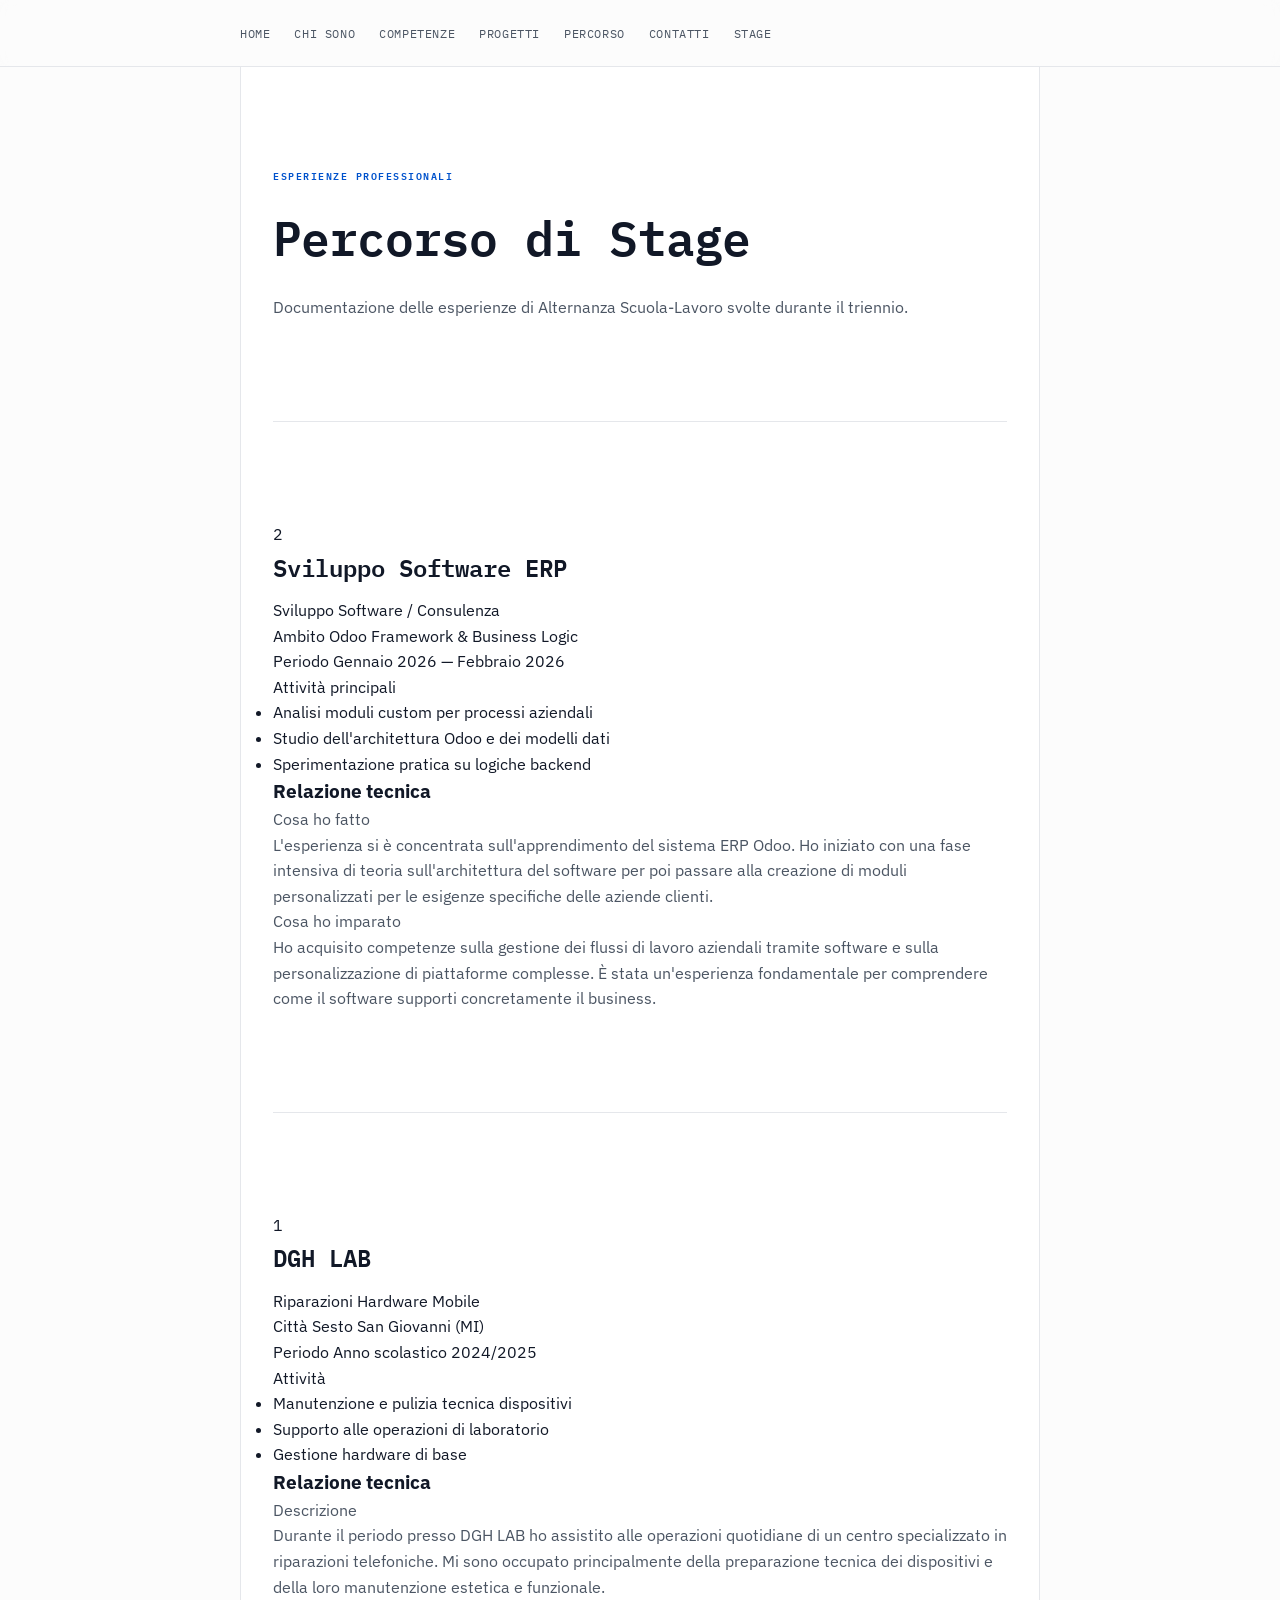
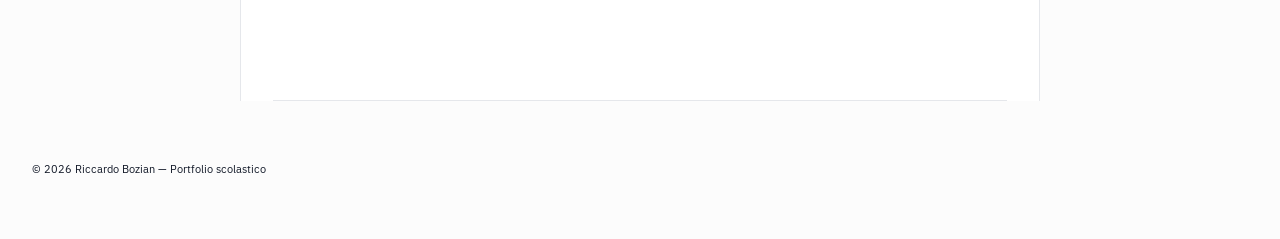
==== stage.html @ bd36102a "Add files via upload" ====
<!DOCTYPE html>
<html lang="it">
<head>
  <meta charset="UTF-8" />
  <meta name="viewport" content="width=device-width, initial-scale=1.0"/>
  <title>Riccardo Bozian — Stage</title>
  <link rel="preconnect" href="https://fonts.googleapis.com">
  <link href="https://fonts.googleapis.com/css2?family=IBM+Plex+Sans:wght@300;400;500&family=IBM+Plex+Mono:wght@400;500&display=swap" rel="stylesheet">
  <link rel="stylesheet" href="style.css">
</head>

<body class="pagina-stage">

  <nav>
    <ul>
      <li><a href="./index.html">Home</a></li>
      <li><a href="index.html#chi-sono">Chi sono</a></li>
      <li><a href="./index.html#competenze">Competenze</a></li>
      <li><a href="./index.html#progetti">Progetti</a></li>
      <li><a href="./index.html#percorso">Percorso</a></li>
      <li><a href="./index.html#contatti">Contatti</a></li>
      <li><a href="./stage.html" class="attivo">Stage</a></li>
    </ul>
  </nav>

  <main>

    <section id="intro">
      <p class="etichetta">Esperienze professionali</p>
      <h1>Percorso di Stage</h1>
      <p>
        Documentazione delle esperienze di Alternanza Scuola-Lavoro svolte durante il triennio.
      </p>
    </section>

    <section id="stage-2">
      <div class="numero-stage">2</div>

      <div class="scheda-azienda">
        <div class="scheda-header">
          <h2>Sviluppo Software ERP</h2>
          <span class="settore-badge">Sviluppo Software / Consulenza</span>
        </div>

        <div class="scheda-corpo">
          <div class="scheda-riga">
            <span class="scheda-label">Ambito</span>
            <span class="scheda-valore">Odoo Framework & Business Logic</span>
          </div>
          <div class="scheda-riga">
            <span class="scheda-label">Periodo</span>
            <span class="scheda-valore">Gennaio 2026 — Febbraio 2026</span>
          </div>
          <div class="scheda-riga">
            <span class="scheda-label">Attività principali</span>
            <ul class="attivita-lista">
              <li>Analisi moduli custom per processi aziendali</li>
              <li>Studio dell'architettura Odoo e dei modelli dati</li>
              <li>Sperimentazione pratica su logiche backend</li>
            </ul>
          </div>
        </div>
      </div>

      <div class="relazione-contenitore">
        <h3>Relazione tecnica</h3>
        <div class="relazione-testo">
          <div class="relazione-paragrafo">
            <p class="para-titolo">Cosa ho fatto</p>
            <p>
              L'esperienza si è concentrata sull'apprendimento del sistema ERP Odoo. Ho iniziato con una fase intensiva di teoria sull'architettura del software per poi passare alla creazione di moduli personalizzati per le esigenze specifiche delle aziende clienti.
            </p>
          </div>
          <div class="relazione-paragrafo">
            <p class="para-titolo">Cosa ho imparato</p>
            <p>
              Ho acquisito competenze sulla gestione dei flussi di lavoro aziendali tramite software e sulla personalizzazione di piattaforme complesse. È stata un'esperienza fondamentale per comprendere come il software supporti concretamente il business.
            </p>
          </div>
        </div>
      </div>
    </section>

    <section id="stage-1">
      <div class="numero-stage">1</div>

      <div class="scheda-azienda">
        <div class="scheda-header">
          <h2>DGH LAB</h2>
          <span class="settore-badge">Riparazioni Hardware Mobile</span>
        </div>

        <div class="scheda-corpo">
          <div class="scheda-riga">
            <span class="scheda-label">Città</span>
            <span class="scheda-valore">Sesto San Giovanni (MI)</span>
          </div>
          <div class="scheda-riga">
            <span class="scheda-label">Periodo</span>
            <span class="scheda-valore">Anno scolastico 2024/2025</span>
          </div>
          <div class="scheda-riga">
            <span class="scheda-label">Attività</span>
            <ul class="attivita-lista">
              <li>Manutenzione e pulizia tecnica dispositivi</li>
              <li>Supporto alle operazioni di laboratorio</li>
              <li>Gestione hardware di base</li>
            </ul>
          </div>
        </div>
      </div>

      <div class="relazione-contenitore">
        <h3>Relazione tecnica</h3>
        <div class="relazione-testo">
          <div class="relazione-paragrafo">
            <p class="para-titolo">Descrizione</p>
            <p>
              Durante il periodo presso DGH LAB ho assistito alle operazioni quotidiane di un centro specializzato in riparazioni telefoniche. Mi sono occupato principalmente della preparazione tecnica dei dispositivi e della loro manutenzione estetica e funzionale.
            </p>
          </div>
        </div>
      </div>
    </section>

  </main>

  <footer>
    © 2026 Riccardo Bozian — Portfolio scolastico
  </footer>

</body>
</html>
---- style.css ----
/* =============================================
   VARIABILI — Ottimizzate per un look Premium
   ============================================= */
:root {
  --colore-sfondo:     #fcfcfc; /* Un bianco meno "sparato" */
  --colore-corpo:      #ffffff;
  --colore-testo:      #111827; /* Quasi nero, molto leggibile */
  --colore-testo-muto: #4b5563; /* Grigio medio per i paragrafi */
  --colore-accento:    #0052cc; /* Blu professionale */
  --colore-bordo:      #e5e7eb;
  --colore-card:       #ffffff;

  --font-titoli: 'IBM Plex Mono', monospace;
  --font-testo:  'IBM Plex Sans', sans-serif;

  --larghezza-max: 800px;
  --raggio:        12px; /* Angoli leggermente più morbidi */
}

/* =============================================
   RESET E BASE
   ============================================= */
*, *::before, *::after {
  box-sizing: border-box;
  margin: 0;
  padding: 0;
}

html {
  scroll-behavior: smooth;
}

body {
  background-color: var(--colore-sfondo);
  color: var(--colore-testo);
  font-family: var(--font-testo);
  font-size: 16px;
  line-height: 1.6;
}

/* =============================================
   NAVIGAZIONE
   ============================================= */
nav {
  position: sticky;
  top: 0;
  background-color: rgba(252, 252, 252, 0.8);
  backdrop-filter: blur(8px); /* Effetto vetro moderno */
  border-bottom: 1px solid var(--colore-bordo);
  z-index: 100;
  padding: 0 32px;
}

nav ul {
  list-style: none;
  display: flex;
  gap: 24px;
  max-width: var(--larghezza-max);
  margin: 0 auto;
  padding: 20px 0;
}

nav a {
  text-decoration: none;
  color: var(--colore-testo-muto);
  font-size: 12px;
  font-family: var(--font-titoli);
  text-transform: uppercase;
  letter-spacing: 0.05em;
  transition: all 0.3s ease;
}

nav a:hover {
  color: var(--colore-accento);
}

/* =============================================
   LAYOUT PRINCIPALE
   ============================================= */
main {
  max-width: var(--larghezza-max);
  margin: 0 auto;
  padding: 0 32px;
  background-color: var(--colore-corpo);
  border-left: 1px solid var(--colore-bordo);
  border-right: 1px solid var(--colore-bordo);
}

section {
  padding: 100px 0;
  border-bottom: 1px solid var(--colore-bordo);
}

/* =============================================
   TIPOGRAFIA
   ============================================= */
.etichetta {
  font-family: var(--font-titoli);
  font-size: 10px;
  font-weight: 600;
  letter-spacing: 0.15em;
  text-transform: uppercase;
  color: var(--colore-accento);
  margin-bottom: 16px;
}

h1 {
  font-family: var(--font-titoli);
  font-size: clamp(32px, 6vw, 48px);
  font-weight: 600;
  letter-spacing: -0.02em;
  margin-bottom: 20px;
}

h2 {
  font-family: var(--font-titoli);
  font-size: 24px;
  font-weight: 600;
  margin-bottom: 12px;
}

p {
  color: var(--colore-testo-muto);
  font-weight: 400;
}

/* =============================================
   SEZIONE HERO
   ============================================= */
#hero .sottotitolo {
  font-size: 20px;
  line-height: 1.5;
  color: var(--colore-testo);
}

.tag {
  background: var(--colore-sfondo);
  font-weight: 500;
  border: 1px solid var(--colore-bordo);
  transition: all 0.2s ease;
}

.tag:hover {
  border-color: var(--colore-accento);
  color: var(--colore-accento);
}

/* =============================================
   COMPETENZE & CARDS
   ============================================= */
.competenza-card, .progetto-card, .contatto-riga {
  background: var(--colore-card);
  border: 1px solid var(--colore-bordo);
  border-radius: var(--raggio);
  transition: transform 0.2s ease, box-shadow 0.2s ease;
}

.competenza-card:hover, .progetto-card:hover {
  transform: translateY(-4px);
  box-shadow: 0 12px 24px rgba(0,0,0,0.05);
  border-color: var(--colore-accento);
}

.barra-contenitore {
  background: #eee;
  height: 6px;
}

/* =============================================
   TIMELINE & CV
   ============================================= */
.cv-blocco-titolo {
  font-weight: 600;
  margin-top: 40px;
}

.cv-riga {
  transition: background 0.2s ease;
  padding: 20px 10px;
  border-radius: 8px;
}

.cv-riga:hover {
  background-color: var(--colore-sfondo);
}

.cv-luogo {
  font-weight: 500;
  color: var(--colore-accento);
}

/* =============================================
   FOOTER
   ============================================= */
footer {
  background: var(--colore-sfondo);
  padding: 60px 32px;
  font-size: 11px;
}

/* =============================================
   RESPONSIVE
   ============================================= */
@media (max-width: 600px) {
  nav ul { gap: 15px; }
  nav a { font-size: 10px; }
  main { border: none; padding: 0 20px; }
  section { padding: 60px 0; }
}
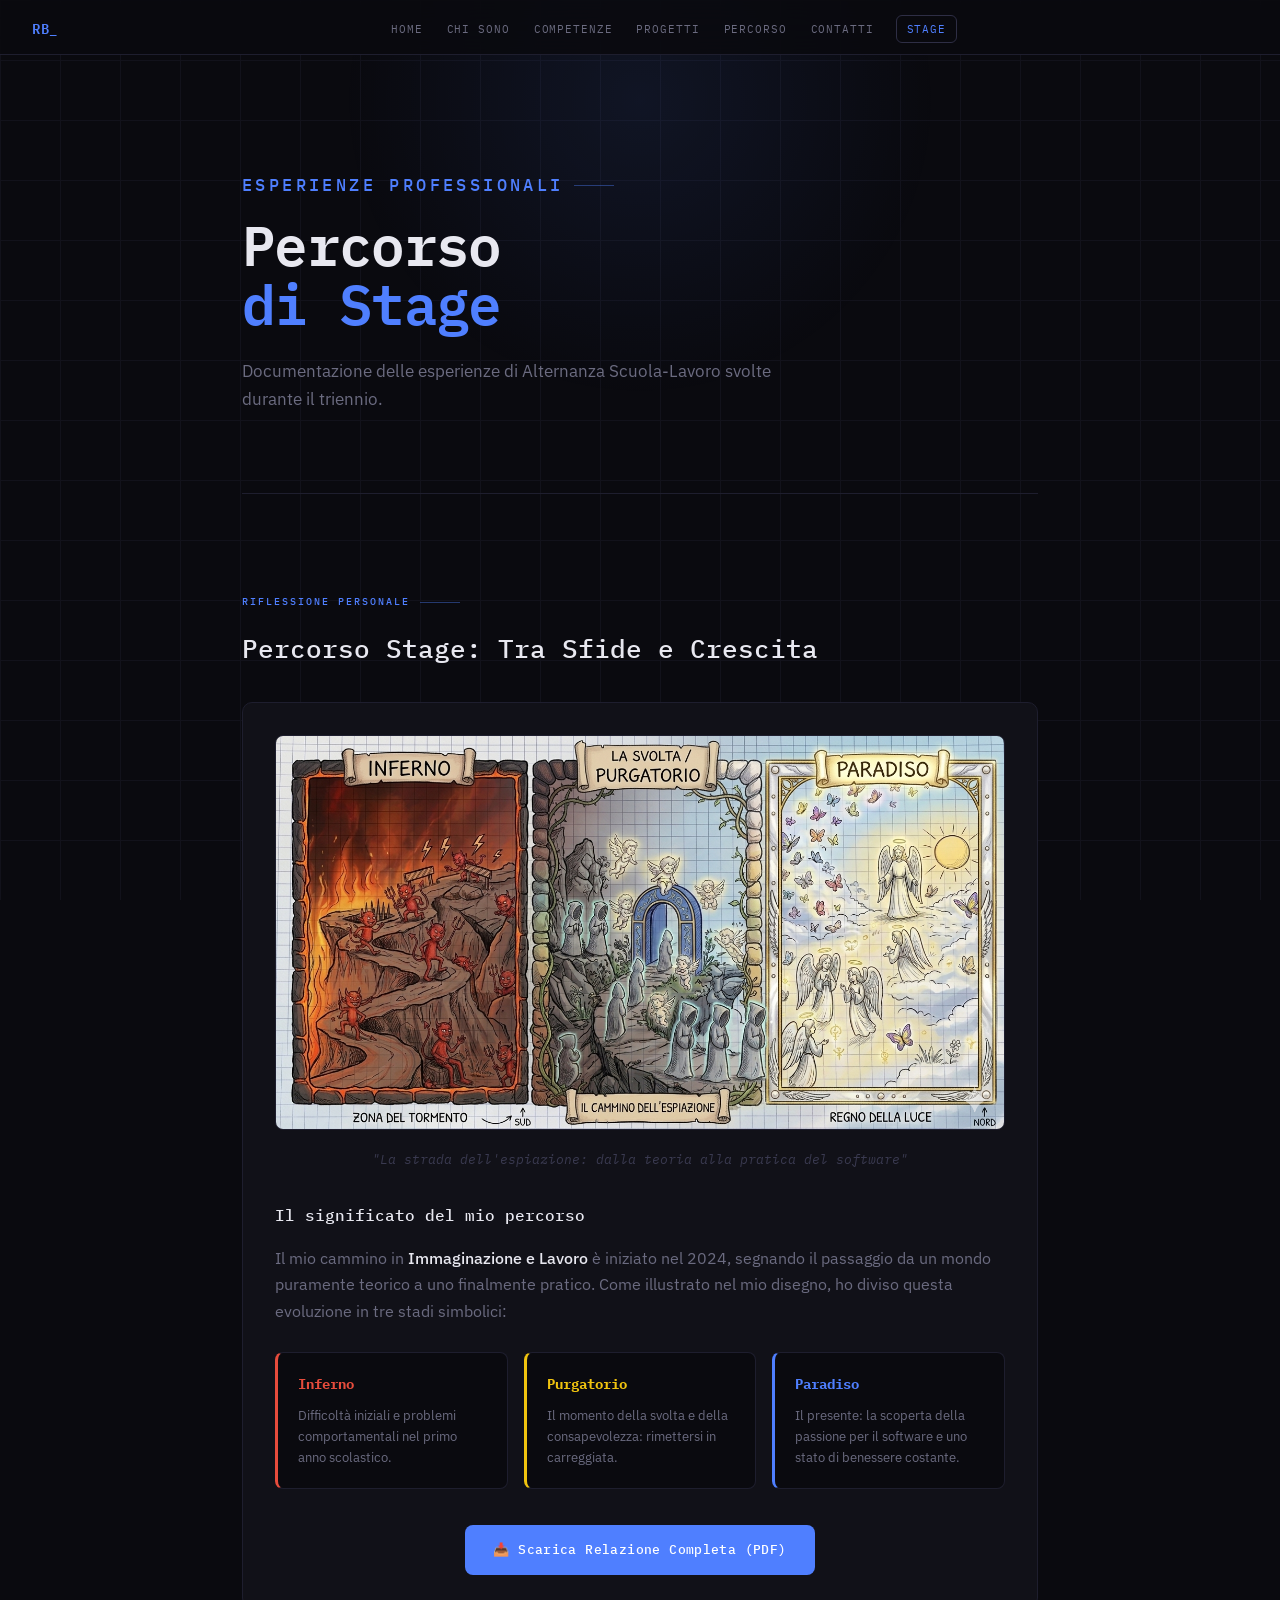
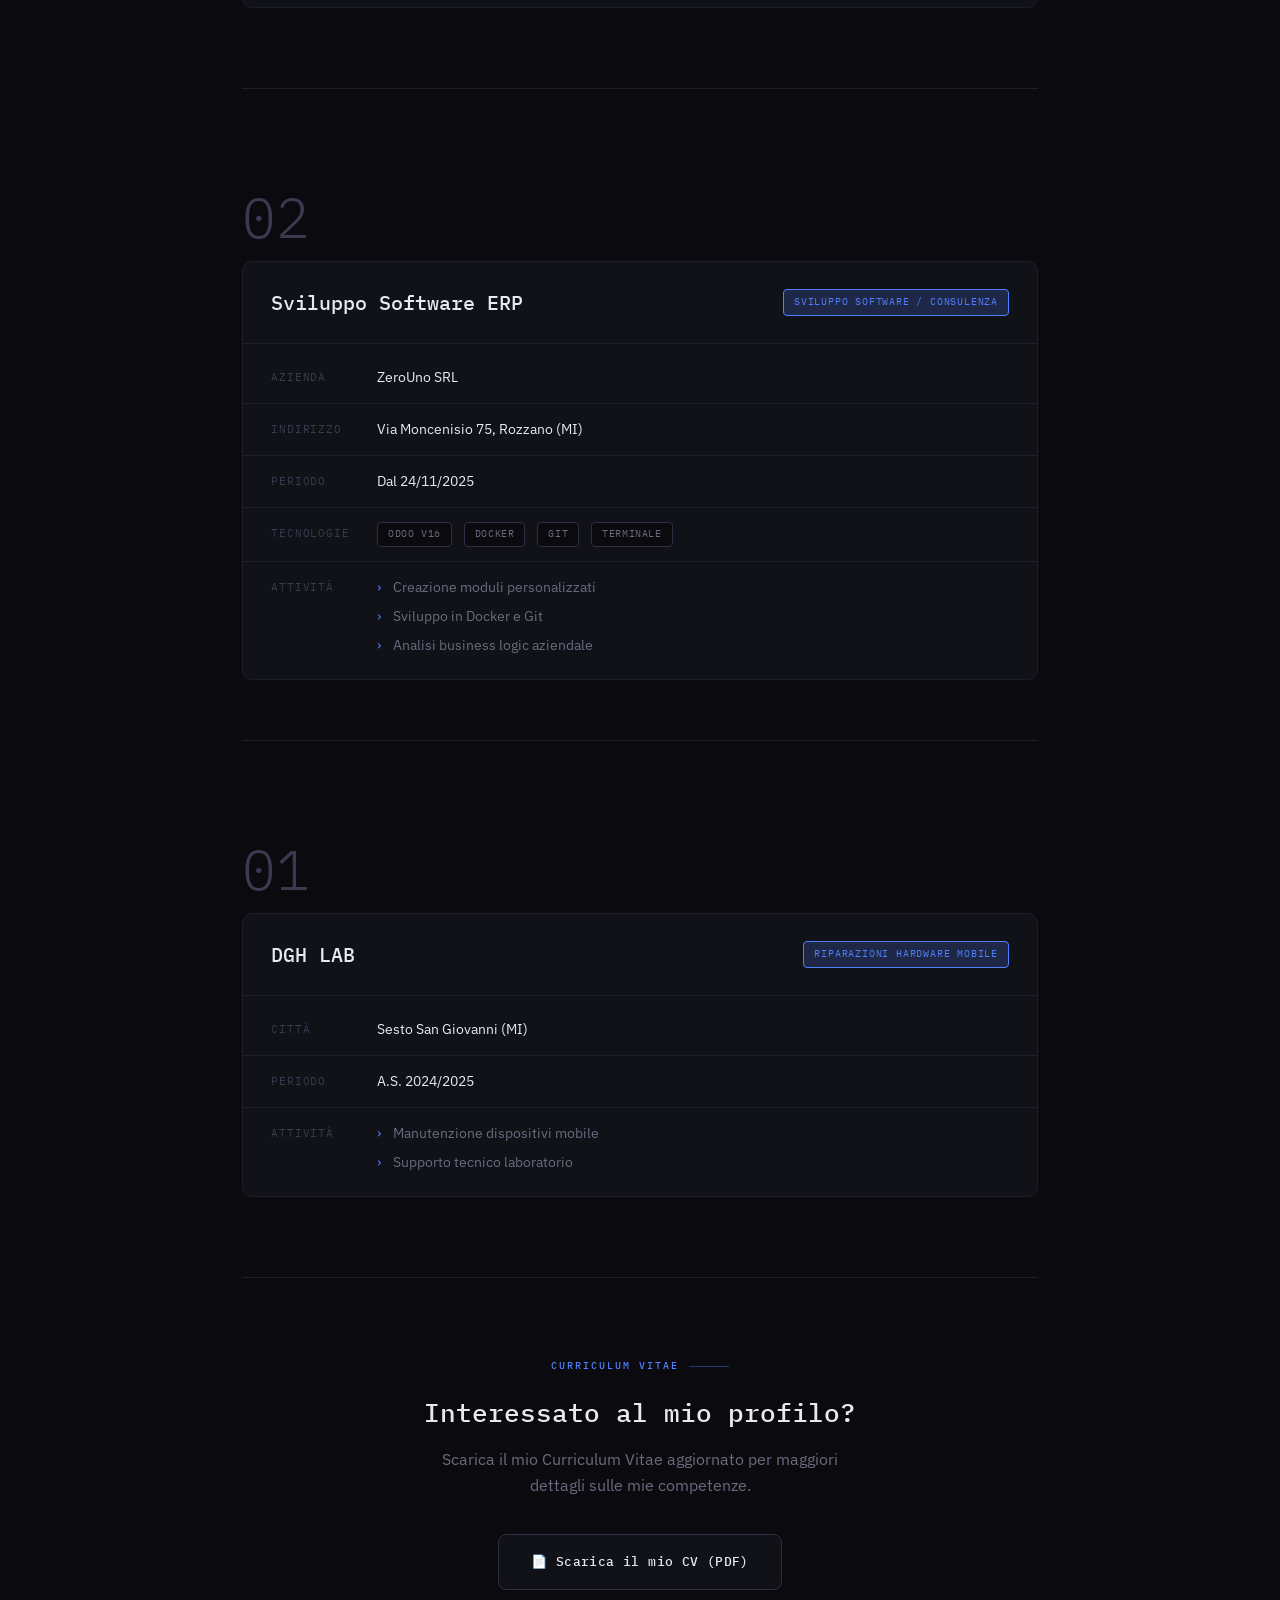
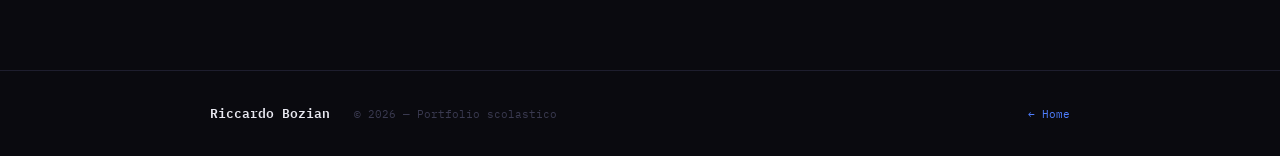
==== commit 6bf3af08: "Sito pozzi Changed sitopozzi" ====
--- a/stage.html
+++ b/stage.html
@@ -1,133 +1,183 @@
-<!DOCTYPE html>
-<html lang="it">
-<head>
-  <meta charset="UTF-8" />
-  <meta name="viewport" content="width=device-width, initial-scale=1.0"/>
-  <title>Riccardo Bozian — Stage</title>
-  <link rel="preconnect" href="https://fonts.googleapis.com">
-  <link href="https://fonts.googleapis.com/css2?family=IBM+Plex+Sans:wght@300;400;500&family=IBM+Plex+Mono:wght@400;500&display=swap" rel="stylesheet">
-  <link rel="stylesheet" href="style.css">
-</head>
-
-<body class="pagina-stage">
-
-  <nav>
-    <ul>
-      <li><a href="./index.html">Home</a></li>
-      <li><a href="index.html#chi-sono">Chi sono</a></li>
-      <li><a href="./index.html#competenze">Competenze</a></li>
-      <li><a href="./index.html#progetti">Progetti</a></li>
-      <li><a href="./index.html#percorso">Percorso</a></li>
-      <li><a href="./index.html#contatti">Contatti</a></li>
-      <li><a href="./stage.html" class="attivo">Stage</a></li>
-    </ul>
-  </nav>
-
-  <main>
-
-    <section id="intro">
-      <p class="etichetta">Esperienze professionali</p>
-      <h1>Percorso di Stage</h1>
-      <p>
-        Documentazione delle esperienze di Alternanza Scuola-Lavoro svolte durante il triennio.
-      </p>
-    </section>
-
-    <section id="stage-2">
-      <div class="numero-stage">2</div>
-
-      <div class="scheda-azienda">
-        <div class="scheda-header">
-          <h2>Sviluppo Software ERP</h2>
-          <span class="settore-badge">Sviluppo Software / Consulenza</span>
-        </div>
-
-        <div class="scheda-corpo">
-          <div class="scheda-riga">
-            <span class="scheda-label">Ambito</span>
-            <span class="scheda-valore">Odoo Framework & Business Logic</span>
-          </div>
-          <div class="scheda-riga">
-            <span class="scheda-label">Periodo</span>
-            <span class="scheda-valore">Gennaio 2026 — Febbraio 2026</span>
-          </div>
-          <div class="scheda-riga">
-            <span class="scheda-label">Attività principali</span>
-            <ul class="attivita-lista">
-              <li>Analisi moduli custom per processi aziendali</li>
-              <li>Studio dell'architettura Odoo e dei modelli dati</li>
-              <li>Sperimentazione pratica su logiche backend</li>
-            </ul>
-          </div>
-        </div>
-      </div>
-
-      <div class="relazione-contenitore">
-        <h3>Relazione tecnica</h3>
-        <div class="relazione-testo">
-          <div class="relazione-paragrafo">
-            <p class="para-titolo">Cosa ho fatto</p>
-            <p>
-              L'esperienza si è concentrata sull'apprendimento del sistema ERP Odoo. Ho iniziato con una fase intensiva di teoria sull'architettura del software per poi passare alla creazione di moduli personalizzati per le esigenze specifiche delle aziende clienti.
-            </p>
-          </div>
-          <div class="relazione-paragrafo">
-            <p class="para-titolo">Cosa ho imparato</p>
-            <p>
-              Ho acquisito competenze sulla gestione dei flussi di lavoro aziendali tramite software e sulla personalizzazione di piattaforme complesse. È stata un'esperienza fondamentale per comprendere come il software supporti concretamente il business.
-            </p>
-          </div>
-        </div>
-      </div>
-    </section>
-
-    <section id="stage-1">
-      <div class="numero-stage">1</div>
-
-      <div class="scheda-azienda">
-        <div class="scheda-header">
-          <h2>DGH LAB</h2>
-          <span class="settore-badge">Riparazioni Hardware Mobile</span>
-        </div>
-
-        <div class="scheda-corpo">
-          <div class="scheda-riga">
-            <span class="scheda-label">Città</span>
-            <span class="scheda-valore">Sesto San Giovanni (MI)</span>
-          </div>
-          <div class="scheda-riga">
-            <span class="scheda-label">Periodo</span>
-            <span class="scheda-valore">Anno scolastico 2024/2025</span>
-          </div>
-          <div class="scheda-riga">
-            <span class="scheda-label">Attività</span>
-            <ul class="attivita-lista">
-              <li>Manutenzione e pulizia tecnica dispositivi</li>
-              <li>Supporto alle operazioni di laboratorio</li>
-              <li>Gestione hardware di base</li>
-            </ul>
-          </div>
-        </div>
-      </div>
-
-      <div class="relazione-contenitore">
-        <h3>Relazione tecnica</h3>
-        <div class="relazione-testo">
-          <div class="relazione-paragrafo">
-            <p class="para-titolo">Descrizione</p>
-            <p>
-              Durante il periodo presso DGH LAB ho assistito alle operazioni quotidiane di un centro specializzato in riparazioni telefoniche. Mi sono occupato principalmente della preparazione tecnica dei dispositivi e della loro manutenzione estetica e funzionale.
-            </p>
-          </div>
-        </div>
-      </div>
-    </section>
-
-  </main>
-
-  <footer>
-    © 2026 Riccardo Bozian — Portfolio scolastico
-  </footer>
-
-</body>
-</html>+<!DOCTYPE html>
+<html lang="it">
+<head>
+  <meta charset="UTF-8" />
+  <meta name="viewport" content="width=device-width, initial-scale=1.0"/>
+  <title>Riccardo Bozian — Stage</title>
+  <link rel="preconnect" href="https://fonts.googleapis.com">
+  <link href="https://fonts.googleapis.com/css2?family=IBM+Plex+Mono:ital,wght@0,300;0,400;0,500;0,600;1,300&family=IBM+Plex+Sans:ital,wght@0,300;0,400;0,500;1,300&display=swap" rel="stylesheet">
+  <link rel="stylesheet" href="style.css">
+</head>
+
+<body class="pagina-stage">
+
+  <div class="bg-grid"></div>
+  <div class="bg-glow"></div>
+
+  <nav>
+    <div class="nav-logo">RB<span class="cursor-blink">_</span></div>
+    <ul>
+      <li><a href="./index.html">Home</a></li>
+      <li><a href="index.html#chi-sono">Chi sono</a></li>
+      <li><a href="./index.html#competenze">Competenze</a></li>
+      <li><a href="./index.html#progetti">Progetti</a></li>
+      <li><a href="./index.html#percorso">Percorso</a></li>
+      <li><a href="./index.html#contatti">Contatti</a></li>
+      <li><a href="./stage.html" class="nav-stage-link attivo">Stage</a></li>
+    </ul>
+  </nav>
+
+  <main>
+
+    <!-- INTRO -->
+    <section id="intro">
+      <p class="etichetta">Esperienze professionali</p>
+      <h1>Percorso<br><span class="nome-accento">di Stage</span></h1>
+      <p>
+        Documentazione delle esperienze di Alternanza Scuola-Lavoro svolte durante il triennio.
+      </p>
+    </section>
+
+    <!-- PERCORSO PERSONALE -->
+    <section id="percorso-spirituale" style="padding-bottom: 80px;">
+      <p class="etichetta">Riflessione Personale</p>
+      <h2>Percorso Stage: Tra Sfide e Crescita</h2>
+
+      <div class="percorso-container" style="display: flex; flex-direction: column; gap: 32px; background: var(--bg-card); padding: 32px; border-radius: var(--r); border: 1px solid var(--bordo);">
+
+        <div style="text-align: center;">
+          <img src="doc/Gemini_Generated_Image_ky1yfjky1yfjky1y (1).png" alt="Rappresentazione Inferno, Purgatorio, Paradiso" style="max-width: 100%; height: auto; border-radius: 8px; border: 1px solid var(--bordo);">
+          <p style="font-style: italic; margin-top: 12px; font-size: 13px; color: var(--testo-dim); font-family: var(--font-mono);">"La strada dell'espiazione: dalla teoria alla pratica del software"</p>
+        </div>
+
+        <div>
+          <h3 style="margin-bottom: 16px;">Il significato del mio percorso</h3>
+          <p style="margin-bottom: 28px;">
+            Il mio cammino in <strong style="color: var(--testo); font-weight: 500;">Immaginazione e Lavoro</strong> è iniziato nel 2024, segnando il passaggio da un mondo puramente teorico a uno finalmente pratico.
+            Come illustrato nel mio disegno, ho diviso questa evoluzione in tre stadi simbolici:
+          </p>
+
+          <div style="display: grid; grid-template-columns: repeat(auto-fit, minmax(180px, 1fr)); gap: 16px;">
+
+            <div style="background: var(--bg); border: 1px solid var(--bordo); border-left: 3px solid #e74c3c; border-radius: 8px; padding: 20px;">
+              <h4 style="color: #e74c3c; margin-bottom: 10px; font-family: var(--font-mono); font-size: 14px;">Inferno</h4>
+              <p style="font-size: 13px; line-height: 1.6;">Difficoltà iniziali e problemi comportamentali nel primo anno scolastico.</p>
+            </div>
+
+            <div style="background: var(--bg); border: 1px solid var(--bordo); border-left: 3px solid #f1c40f; border-radius: 8px; padding: 20px;">
+              <h4 style="color: #f1c40f; margin-bottom: 10px; font-family: var(--font-mono); font-size: 14px;">Purgatorio</h4>
+              <p style="font-size: 13px; line-height: 1.6;">Il momento della svolta e della consapevolezza: rimettersi in carreggiata.</p>
+            </div>
+
+            <div style="background: var(--bg); border: 1px solid var(--bordo); border-left: 3px solid var(--accento); border-radius: 8px; padding: 20px;">
+              <h4 style="color: var(--accento); margin-bottom: 10px; font-family: var(--font-mono); font-size: 14px;">Paradiso</h4>
+              <p style="font-size: 13px; line-height: 1.6;">Il presente: la scoperta della passione per il software e uno stato di benessere costante.</p>
+            </div>
+
+          </div>
+
+          <div style="margin-top: 36px; text-align: center;">
+            <a href="./doc/Il mio percorso scolastico.pdf" download style="display: inline-flex; align-items: center; gap: 10px; background: var(--accento); color: #fff; padding: 14px 28px; text-decoration: none; border-radius: 8px; font-weight: 500; font-family: var(--font-mono); font-size: 13px; transition: opacity 0.2s; letter-spacing: 0.03em;">
+              📥 Scarica Relazione Completa (PDF)
+            </a>
+          </div>
+        </div>
+      </div>
+    </section>
+
+    <!-- STAGE 2 -->
+    <section id="stage-2" style="padding-bottom: 60px;">
+      <div class="numero-stage">02</div>
+      <div class="scheda-azienda">
+        <div class="scheda-header">
+          <h2>Sviluppo Software ERP</h2>
+          <span class="settore-badge">Sviluppo Software / Consulenza</span>
+        </div>
+        <div class="scheda-corpo">
+          <div class="scheda-riga">
+            <span class="scheda-label">Azienda</span>
+            <span class="scheda-valore">ZeroUno SRL</span>
+          </div>
+          <div class="scheda-riga">
+            <span class="scheda-label">Indirizzo</span>
+            <span class="scheda-valore">Via Moncenisio 75, Rozzano (MI)</span>
+          </div>
+          <div class="scheda-riga">
+            <span class="scheda-label">Periodo</span>
+            <span class="scheda-valore">Dal 24/11/2025</span>
+          </div>
+          <div class="scheda-riga">
+            <span class="scheda-label">Tecnologie</span>
+            <span class="scheda-valore" style="display: flex; flex-wrap: wrap; gap: 6px;">
+              <span class="badge">Odoo v16</span>
+              <span class="badge">Docker</span>
+              <span class="badge">Git</span>
+              <span class="badge">Terminale</span>
+            </span>
+          </div>
+          <div class="scheda-riga">
+            <span class="scheda-label">Attività</span>
+            <ul class="attivita-lista">
+              <li>Creazione moduli personalizzati</li>
+              <li>Sviluppo in Docker e Git</li>
+              <li>Analisi business logic aziendale</li>
+            </ul>
+          </div>
+        </div>
+      </div>
+    </section>
+
+    <!-- STAGE 1 -->
+    <section id="stage-1" style="padding-bottom: 80px;">
+      <div class="numero-stage">01</div>
+      <div class="scheda-azienda">
+        <div class="scheda-header">
+          <h2>DGH LAB</h2>
+          <span class="settore-badge">Riparazioni Hardware Mobile</span>
+        </div>
+        <div class="scheda-corpo">
+          <div class="scheda-riga">
+            <span class="scheda-label">Città</span>
+            <span class="scheda-valore">Sesto San Giovanni (MI)</span>
+          </div>
+          <div class="scheda-riga">
+            <span class="scheda-label">Periodo</span>
+            <span class="scheda-valore">A.S. 2024/2025</span>
+          </div>
+          <div class="scheda-riga">
+            <span class="scheda-label">Attività</span>
+            <ul class="attivita-lista">
+              <li>Manutenzione dispositivi mobile</li>
+              <li>Supporto tecnico laboratorio</li>
+            </ul>
+          </div>
+        </div>
+      </div>
+    </section>
+
+    <!-- DOWNLOAD CV -->
+    <section id="download-cv" style="text-align: center; padding: 80px 0;">
+      <p class="etichetta" style="justify-content: center;">Curriculum Vitae</p>
+      <h2 style="margin-bottom: 12px;">Interessato al mio profilo?</h2>
+      <p style="margin-bottom: 36px; max-width: 400px; margin-left: auto; margin-right: auto;">
+        Scarica il mio Curriculum Vitae aggiornato per maggiori dettagli sulle mie competenze.
+      </p>
+      <a href="./doc/riccardo_bozian_cv.pdf" download style="display: inline-flex; align-items: center; gap: 10px; background: var(--bg-card); color: var(--testo); border: 1px solid var(--bordo-hover); padding: 16px 32px; text-decoration: none; border-radius: 8px; font-weight: 500; font-family: var(--font-mono); font-size: 13px; transition: all 0.2s; letter-spacing: 0.03em;"
+        onmouseover="this.style.borderColor='var(--accento)'; this.style.color='var(--accento)'"
+        onmouseout="this.style.borderColor='var(--bordo-hover)'; this.style.color='var(--testo)'">
+        📄 Scarica il mio CV (PDF)
+      </a>
+    </section>
+
+  </main>
+
+  <footer>
+    <div class="footer-inner">
+      <span class="footer-nome">Riccardo Bozian</span>
+      <span class="footer-copy">© 2026 — Portfolio scolastico</span>
+      <a href="./index.html" class="footer-link">← Home</a>
+    </div>
+  </footer>
+
+</body>
+</html>
--- a/style.css
+++ b/style.css
@@ -1,209 +1,797 @@
-/* =============================================
-   VARIABILI — Ottimizzate per un look Premium
-   ============================================= */
-:root {
-  --colore-sfondo:     #fcfcfc; /* Un bianco meno "sparato" */
-  --colore-corpo:      #ffffff;
-  --colore-testo:      #111827; /* Quasi nero, molto leggibile */
-  --colore-testo-muto: #4b5563; /* Grigio medio per i paragrafi */
-  --colore-accento:    #0052cc; /* Blu professionale */
-  --colore-bordo:      #e5e7eb;
-  --colore-card:       #ffffff;
-
-  --font-titoli: 'IBM Plex Mono', monospace;
-  --font-testo:  'IBM Plex Sans', sans-serif;
-
-  --larghezza-max: 800px;
-  --raggio:        12px; /* Angoli leggermente più morbidi */
-}
-
-/* =============================================
-   RESET E BASE
-   ============================================= */
-*, *::before, *::after {
-  box-sizing: border-box;
-  margin: 0;
-  padding: 0;
-}
-
-html {
-  scroll-behavior: smooth;
-}
-
-body {
-  background-color: var(--colore-sfondo);
-  color: var(--colore-testo);
-  font-family: var(--font-testo);
-  font-size: 16px;
-  line-height: 1.6;
-}
-
-/* =============================================
-   NAVIGAZIONE
-   ============================================= */
-nav {
-  position: sticky;
-  top: 0;
-  background-color: rgba(252, 252, 252, 0.8);
-  backdrop-filter: blur(8px); /* Effetto vetro moderno */
-  border-bottom: 1px solid var(--colore-bordo);
-  z-index: 100;
-  padding: 0 32px;
-}
-
-nav ul {
-  list-style: none;
-  display: flex;
-  gap: 24px;
-  max-width: var(--larghezza-max);
-  margin: 0 auto;
-  padding: 20px 0;
-}
-
-nav a {
-  text-decoration: none;
-  color: var(--colore-testo-muto);
-  font-size: 12px;
-  font-family: var(--font-titoli);
-  text-transform: uppercase;
-  letter-spacing: 0.05em;
-  transition: all 0.3s ease;
-}
-
-nav a:hover {
-  color: var(--colore-accento);
-}
-
-/* =============================================
-   LAYOUT PRINCIPALE
-   ============================================= */
-main {
-  max-width: var(--larghezza-max);
-  margin: 0 auto;
-  padding: 0 32px;
-  background-color: var(--colore-corpo);
-  border-left: 1px solid var(--colore-bordo);
-  border-right: 1px solid var(--colore-bordo);
-}
-
-section {
-  padding: 100px 0;
-  border-bottom: 1px solid var(--colore-bordo);
-}
-
-/* =============================================
-   TIPOGRAFIA
-   ============================================= */
-.etichetta {
-  font-family: var(--font-titoli);
-  font-size: 10px;
-  font-weight: 600;
-  letter-spacing: 0.15em;
-  text-transform: uppercase;
-  color: var(--colore-accento);
-  margin-bottom: 16px;
-}
-
-h1 {
-  font-family: var(--font-titoli);
-  font-size: clamp(32px, 6vw, 48px);
-  font-weight: 600;
-  letter-spacing: -0.02em;
-  margin-bottom: 20px;
-}
-
-h2 {
-  font-family: var(--font-titoli);
-  font-size: 24px;
-  font-weight: 600;
-  margin-bottom: 12px;
-}
-
-p {
-  color: var(--colore-testo-muto);
-  font-weight: 400;
-}
-
-/* =============================================
-   SEZIONE HERO
-   ============================================= */
-#hero .sottotitolo {
-  font-size: 20px;
-  line-height: 1.5;
-  color: var(--colore-testo);
-}
-
-.tag {
-  background: var(--colore-sfondo);
-  font-weight: 500;
-  border: 1px solid var(--colore-bordo);
-  transition: all 0.2s ease;
-}
-
-.tag:hover {
-  border-color: var(--colore-accento);
-  color: var(--colore-accento);
-}
-
-/* =============================================
-   COMPETENZE & CARDS
-   ============================================= */
-.competenza-card, .progetto-card, .contatto-riga {
-  background: var(--colore-card);
-  border: 1px solid var(--colore-bordo);
-  border-radius: var(--raggio);
-  transition: transform 0.2s ease, box-shadow 0.2s ease;
-}
-
-.competenza-card:hover, .progetto-card:hover {
-  transform: translateY(-4px);
-  box-shadow: 0 12px 24px rgba(0,0,0,0.05);
-  border-color: var(--colore-accento);
-}
-
-.barra-contenitore {
-  background: #eee;
-  height: 6px;
-}
-
-/* =============================================
-   TIMELINE & CV
-   ============================================= */
-.cv-blocco-titolo {
-  font-weight: 600;
-  margin-top: 40px;
-}
-
-.cv-riga {
-  transition: background 0.2s ease;
-  padding: 20px 10px;
-  border-radius: 8px;
-}
-
-.cv-riga:hover {
-  background-color: var(--colore-sfondo);
-}
-
-.cv-luogo {
-  font-weight: 500;
-  color: var(--colore-accento);
-}
-
-/* =============================================
-   FOOTER
-   ============================================= */
-footer {
-  background: var(--colore-sfondo);
-  padding: 60px 32px;
-  font-size: 11px;
-}
-
-/* =============================================
-   RESPONSIVE
-   ============================================= */
-@media (max-width: 600px) {
-  nav ul { gap: 15px; }
-  nav a { font-size: 10px; }
-  main { border: none; padding: 0 20px; }
-  section { padding: 60px 0; }
-}+/*
+   VARIABILI
+ */
+:root {
+  --bg:          #0a0a0f;
+  --bg-card:     #111118;
+  --bg-hover:    #16161f;
+  --testo:       #e8e8f0;
+  --testo-muto:  #6b6b80;
+  --testo-dim:   #3a3a50;
+  --accento:     #4f7fff;
+  --accento-glow:#4f7fff33;
+  --verde:       #3ecf8e;
+  --bordo:       #1e1e2e;
+  --bordo-hover: #2e2e45;
+
+  --font-mono: 'IBM Plex Mono', monospace;
+  --font-sans: 'IBM Plex Sans', sans-serif;
+
+  --max-w: 860px;
+  --r: 10px;
+}
+
+/*
+   RESET
+*/
+*, *::before, *::after { box-sizing: border-box; margin: 0; padding: 0; }
+html { scroll-behavior: smooth; }
+
+body {
+  background: var(--bg);
+  color: var(--testo);
+  font-family: var(--font-sans);
+  font-size: 16px;
+  line-height: 1.65;
+  min-height: 100vh;
+  overflow-x: hidden;
+}
+
+/*
+   SFONDO DECORATIVO
+*/
+.bg-grid {
+  position: fixed;
+  inset: 0;
+  background-image:
+    linear-gradient(var(--bordo) 1px, transparent 1px),
+    linear-gradient(90deg, var(--bordo) 1px, transparent 1px);
+  background-size: 60px 60px;
+  opacity: 0.4;
+  pointer-events: none;
+  z-index: 0;
+}
+
+.bg-glow {
+  position: fixed;
+  top: -200px;
+  left: 50%;
+  transform: translateX(-50%);
+  width: 600px;
+  height: 600px;
+  background: radial-gradient(circle, #4f7fff18 0%, transparent 70%);
+  pointer-events: none;
+  z-index: 0;
+}
+
+/*
+   NAV
+*/
+nav {
+  position: sticky;
+  top: 0;
+  z-index: 100;
+  background: rgba(10, 10, 15, 0.85);
+  backdrop-filter: blur(16px);
+  border-bottom: 1px solid var(--bordo);
+  padding: 0 32px;
+  display: flex;
+  align-items: center;
+  gap: 32px;
+}
+
+.nav-logo {
+  font-family: var(--font-mono);
+  font-size: 14px;
+  font-weight: 600;
+  color: var(--accento);
+  letter-spacing: 0.05em;
+  white-space: nowrap;
+  flex-shrink: 0;
+}
+
+.cursor-blink {
+  animation: blink 1.1s step-end infinite;
+}
+@keyframes blink { 50% { opacity: 0; } }
+
+nav ul {
+  list-style: none;
+  display: flex;
+  gap: 4px;
+  max-width: var(--max-w);
+  margin: 0 auto;
+  padding: 14px 0;
+  flex-wrap: wrap;
+}
+
+nav a {
+  text-decoration: none;
+  color: var(--testo-muto);
+  font-size: 11px;
+  font-family: var(--font-mono);
+  text-transform: uppercase;
+  letter-spacing: 0.08em;
+  padding: 6px 10px;
+  border-radius: 6px;
+  transition: all 0.2s;
+}
+nav a:hover { color: var(--testo); background: var(--bg-hover); }
+nav a.attivo { color: var(--accento); }
+
+.nav-stage-link {
+  color: var(--accento) !important;
+  border: 1px solid var(--bordo-hover);
+  margin-left: 8px;
+}
+.nav-stage-link:hover {
+  background: var(--accento-glow) !important;
+  border-color: var(--accento) !important;
+}
+
+/*
+   MAIN
+*/
+main {
+  position: relative;
+  z-index: 1;
+  max-width: var(--max-w);
+  margin: 0 auto;
+  padding: 0 32px;
+}
+
+section {
+  padding: 100px 0;
+  border-bottom: 1px solid var(--bordo);
+}
+section:last-child { border-bottom: none; }
+
+/*
+   TIPOGRAFIA
+ */
+.etichetta {
+  font-family: var(--font-mono);
+  font-size: 10px;
+  font-weight: 500;
+  letter-spacing: 0.2em;
+  text-transform: uppercase;
+  color: var(--accento);
+  margin-bottom: 16px;
+  display: flex;
+  align-items: center;
+  gap: 10px;
+}
+.etichetta::after {
+  content: '';
+  display: block;
+  height: 1px;
+  width: 40px;
+  background: var(--accento);
+  opacity: 0.4;
+}
+
+h1 {
+  font-family: var(--font-mono);
+  font-size: clamp(40px, 7vw, 64px);
+  font-weight: 600;
+  letter-spacing: -0.03em;
+  line-height: 1.05;
+  margin-bottom: 24px;
+  color: var(--testo);
+}
+
+.nome-accento { color: var(--accento); }
+
+h2 {
+  font-family: var(--font-mono);
+  font-size: 26px;
+  font-weight: 500;
+  margin-bottom: 32px;
+  color: var(--testo);
+}
+
+h3 {
+  font-family: var(--font-mono);
+  font-size: 16px;
+  font-weight: 500;
+  color: var(--testo);
+  margin-bottom: 6px;
+}
+
+p { color: var(--testo-muto); }
+
+.sezione-intro {
+  font-size: 17px;
+  line-height: 1.7;
+  margin-bottom: 48px;
+  color: var(--testo-muto);
+  max-width: 600px;
+}
+
+/*
+   HERO
+  */
+#hero {
+  padding: 120px 0 100px;
+  border-bottom: 1px solid var(--bordo);
+}
+
+.hero-inner {
+  display: flex;
+  align-items: flex-start;
+  gap: 48px;
+}
+
+.hero-left { flex: 1; }
+
+.sottotitolo {
+  font-size: 18px;
+  line-height: 1.6;
+  color: var(--testo-muto);
+  margin-bottom: 32px;
+  max-width: 480px;
+}
+
+.tag-list {
+  display: flex;
+  flex-wrap: wrap;
+  gap: 8px;
+  margin-top: 32px;
+}
+
+.tag {
+  font-family: var(--font-mono);
+  font-size: 11px;
+  letter-spacing: 0.05em;
+  padding: 6px 14px;
+  border: 1px solid var(--bordo-hover);
+  border-radius: 100px;
+  color: var(--testo-muto);
+  background: var(--bg-card);
+  transition: all 0.2s;
+}
+.tag:hover {
+  border-color: var(--accento);
+  color: var(--accento);
+  background: var(--accento-glow);
+}
+
+/* Hero Card */
+.hero-right { flex-shrink: 0; }
+
+.hero-card {
+  background: var(--bg-card);
+  border: 1px solid var(--bordo);
+  border-radius: var(--r);
+  padding: 20px 24px;
+  min-width: 220px;
+  display: flex;
+  flex-direction: column;
+  gap: 12px;
+  margin-top: 60px;
+}
+
+.hero-card-line {
+  display: flex;
+  justify-content: space-between;
+  gap: 16px;
+  font-family: var(--font-mono);
+  font-size: 12px;
+}
+
+.hc-key { color: var(--testo-dim); }
+.hc-val { color: var(--testo); }
+.hc-green { color: var(--verde); }
+.hc-link { color: var(--accento); }
+.hero-card-divider { border-top: 1px solid var(--bordo); }
+
+/* Animazioni hero */
+.anim-fade {
+  opacity: 0;
+  transform: translateY(20px);
+  animation: fadeUp 0.6s ease forwards;
+  animation-delay: calc(var(--d, 0) * 0.12s);
+}
+@keyframes fadeUp {
+  to { opacity: 1; transform: translateY(0); }
+}
+
+/* 
+   CHI SONO — INFO GRID
+   */
+.info-grid {
+  display: grid;
+  grid-template-columns: 1fr 1fr;
+  gap: 1px;
+  background: var(--bordo);
+  border: 1px solid var(--bordo);
+  border-radius: var(--r);
+  overflow: hidden;
+}
+
+.info-blocco {
+  background: var(--bg-card);
+  padding: 20px 24px;
+  display: flex;
+  flex-direction: column;
+  gap: 4px;
+  transition: background 0.2s;
+}
+.info-blocco:hover { background: var(--bg-hover); }
+
+.info-chiave {
+  font-family: var(--font-mono);
+  font-size: 10px;
+  letter-spacing: 0.12em;
+  text-transform: uppercase;
+  color: var(--testo-dim);
+}
+.info-val {
+  font-size: 15px;
+  color: var(--testo);
+  font-weight: 500;
+}
+
+/* 
+   COMPETENZE
+*/
+.competenze-griglia {
+  display: grid;
+  grid-template-columns: 1fr 1fr;
+  gap: 16px;
+}
+
+.competenza-card {
+  background: var(--bg-card);
+  border: 1px solid var(--bordo);
+  border-radius: var(--r);
+  padding: 24px;
+  transition: border-color 0.2s, transform 0.2s, box-shadow 0.2s;
+}
+.competenza-card:hover {
+  border-color: var(--accento);
+  transform: translateY(-3px);
+  box-shadow: 0 8px 30px rgba(79, 127, 255, 0.1);
+}
+
+.comp-header {
+  display: flex;
+  align-items: center;
+  gap: 12px;
+  margin-bottom: 16px;
+}
+.comp-numero {
+  font-family: var(--font-mono);
+  font-size: 11px;
+  color: var(--testo-dim);
+}
+
+.barra-contenitore {
+  background: var(--bordo);
+  height: 4px;
+  border-radius: 2px;
+  margin-bottom: 10px;
+  position: relative;
+  overflow: visible;
+}
+
+.barra {
+  height: 100%;
+  background: linear-gradient(90deg, var(--accento), #7ba7ff);
+  border-radius: 2px;
+  position: relative;
+  transition: width 0.8s cubic-bezier(0.4,0,0.2,1);
+}
+
+.barra-tooltip {
+  position: absolute;
+  right: 0;
+  top: -24px;
+  font-family: var(--font-mono);
+  font-size: 10px;
+  color: var(--accento);
+  white-space: nowrap;
+}
+
+.livello-label {
+  font-family: var(--font-mono);
+  font-size: 11px;
+  color: var(--testo-dim);
+  letter-spacing: 0.03em;
+}
+
+/*
+   PROGETTI
+ */
+.progetti-lista {
+  display: flex;
+  flex-direction: column;
+  gap: 2px;
+}
+
+.progetto-card {
+  background: var(--bg-card);
+  border: 1px solid var(--bordo);
+  border-radius: var(--r);
+  padding: 28px 32px;
+  display: flex;
+  align-items: flex-start;
+  gap: 24px;
+  cursor: pointer;
+  transition: all 0.2s;
+  text-decoration: none;
+  color: inherit;
+}
+.progetto-card:hover {
+  border-color: var(--accento);
+  background: var(--bg-hover);
+  transform: translateX(4px);
+}
+
+.progetto-numero {
+  font-family: var(--font-mono);
+  font-size: 28px;
+  font-weight: 300;
+  color: var(--testo-dim);
+  line-height: 1;
+  flex-shrink: 0;
+  padding-top: 4px;
+}
+
+.progetto-corpo { flex: 1; }
+.progetto-corpo h3 { margin-bottom: 8px; font-size: 18px; }
+.progetto-corpo p { font-size: 14px; line-height: 1.6; margin-bottom: 14px; }
+
+.progetto-arrow {
+  font-size: 20px;
+  color: var(--testo-dim);
+  transition: all 0.2s;
+  flex-shrink: 0;
+  align-self: center;
+}
+.progetto-card:hover .progetto-arrow {
+  color: var(--accento);
+  transform: translate(4px, -4px);
+}
+
+.badge {
+  display: inline-block;
+  font-family: var(--font-mono);
+  font-size: 10px;
+  letter-spacing: 0.06em;
+  text-transform: uppercase;
+  padding: 3px 10px;
+  border: 1px solid var(--bordo-hover);
+  border-radius: 4px;
+  color: var(--testo-muto);
+  background: var(--bg);
+  margin-right: 6px;
+}
+
+.progetto-meta { display: flex; flex-wrap: wrap; gap: 6px; }
+
+/*
+   TIMELINE
+*/
+.timeline {
+  position: relative;
+  padding-left: 0;
+}
+
+.tl-gruppo-label {
+  font-family: var(--font-mono);
+  font-size: 10px;
+  letter-spacing: 0.2em;
+  text-transform: uppercase;
+  color: var(--testo-dim);
+  margin-bottom: 24px;
+  padding-bottom: 8px;
+  border-bottom: 1px solid var(--bordo);
+}
+
+.tl-voce {
+  display: grid;
+  grid-template-columns: 56px 16px 1fr;
+  gap: 0 16px;
+  margin-bottom: 0;
+  position: relative;
+}
+
+.tl-voce::before {
+  content: '';
+  position: absolute;
+  left: calc(56px + 16px + 8px - 1px);
+  top: 24px;
+  bottom: -24px;
+  width: 1px;
+  background: var(--bordo);
+}
+.tl-voce:last-child::before { display: none; }
+
+.tl-anno {
+  font-family: var(--font-mono);
+  font-size: 11px;
+  color: var(--testo-dim);
+  padding-top: 14px;
+  text-align: right;
+  line-height: 1;
+}
+
+.tl-dot {
+  width: 16px;
+  height: 16px;
+  border-radius: 50%;
+  background: var(--bg-card);
+  border: 2px solid var(--accento);
+  margin-top: 12px;
+  flex-shrink: 0;
+  z-index: 1;
+  box-shadow: 0 0 10px var(--accento-glow);
+}
+
+.tl-contenuto {
+  padding: 12px 0 36px;
+}
+
+.tl-luogo {
+  font-family: var(--font-mono);
+  font-size: 12px;
+  color: var(--accento);
+  display: block;
+  margin-bottom: 8px;
+}
+
+.tl-contenuto p {
+  font-size: 14px;
+  margin-bottom: 12px;
+}
+
+.tl-tags { display: flex; flex-wrap: wrap; gap: 6px; }
+
+/*
+   CONTATTI
+ */
+.contatti-lista {
+  display: flex;
+  flex-direction: column;
+  gap: 12px;
+}
+
+.contatto-riga {
+  display: flex;
+  align-items: center;
+  gap: 16px;
+  padding: 20px 24px;
+  background: var(--bg-card);
+  border: 1px solid var(--bordo);
+  border-radius: var(--r);
+  text-decoration: none;
+  color: var(--testo);
+  transition: all 0.2s;
+}
+.contatto-riga:hover {
+  border-color: var(--accento);
+  background: var(--bg-hover);
+}
+
+.contatto-icona {
+  width: 36px;
+  height: 36px;
+  border-radius: 8px;
+  background: var(--bg);
+  border: 1px solid var(--bordo-hover);
+  display: flex;
+  align-items: center;
+  justify-content: center;
+  color: var(--accento);
+  flex-shrink: 0;
+}
+
+.contatto-testo {
+  font-family: var(--font-mono);
+  font-size: 13px;
+  flex: 1;
+}
+
+.contatto-arrow {
+  font-size: 18px;
+  color: var(--testo-dim);
+  transition: all 0.2s;
+}
+.contatto-riga:hover .contatto-arrow {
+  color: var(--accento);
+  transform: translate(2px, -2px);
+}
+
+/* =============================================
+   FOOTER
+   ============================================= */
+footer {
+  position: relative;
+  z-index: 1;
+  border-top: 1px solid var(--bordo);
+  padding: 32px;
+}
+
+.footer-inner {
+  max-width: var(--max-w);
+  margin: 0 auto;
+  display: flex;
+  align-items: center;
+  gap: 24px;
+}
+
+.footer-nome {
+  font-family: var(--font-mono);
+  font-size: 13px;
+  font-weight: 600;
+  color: var(--testo);
+}
+
+.footer-copy {
+  font-family: var(--font-mono);
+  font-size: 11px;
+  color: var(--testo-dim);
+  flex: 1;
+}
+
+.footer-link {
+  font-family: var(--font-mono);
+  font-size: 11px;
+  color: var(--accento);
+  text-decoration: none;
+  transition: opacity 0.2s;
+}
+.footer-link:hover { opacity: 0.7; }
+
+/* =============================================
+   ANIMAZIONI SCROLL
+   ============================================= */
+.fade-on-scroll {
+  opacity: 0;
+  transform: translateY(16px);
+  transition: opacity 0.5s ease, transform 0.5s ease;
+}
+.fade-on-scroll.visible {
+  opacity: 1;
+  transform: translateY(0);
+}
+
+/* =============================================
+   PAGINA STAGE
+   ============================================= */
+.pagina-stage main { padding-top: 0; }
+
+#intro { padding-bottom: 80px; }
+#intro h1 { font-size: clamp(36px, 6vw, 56px); }
+#intro p { font-size: 17px; max-width: 560px; margin-top: 16px; }
+
+/* Sezione percorso spirituale */
+.percorso-container {
+  background: var(--bg-card) !important;
+  border: 1px solid var(--bordo) !important;
+  border-radius: var(--r) !important;
+}
+
+.percorso-container h3 {
+  margin-bottom: 12px;
+  margin-top: 0;
+}
+
+/* Stage cards */
+.numero-stage {
+  font-family: var(--font-mono);
+  font-size: 56px;
+  font-weight: 300;
+  color: var(--testo-dim);
+  line-height: 1;
+  margin-bottom: 16px;
+}
+
+.scheda-azienda {
+  background: var(--bg-card);
+  border: 1px solid var(--bordo);
+  border-radius: var(--r);
+  overflow: hidden;
+  transition: border-color 0.2s;
+}
+.scheda-azienda:hover { border-color: var(--accento); }
+
+.scheda-header {
+  padding: 24px 28px;
+  border-bottom: 1px solid var(--bordo);
+  display: flex;
+  align-items: center;
+  justify-content: space-between;
+  flex-wrap: wrap;
+  gap: 12px;
+}
+
+.scheda-header h2 { font-size: 20px; margin: 0; }
+
+.settore-badge {
+  font-family: var(--font-mono);
+  font-size: 10px;
+  letter-spacing: 0.08em;
+  text-transform: uppercase;
+  color: var(--accento);
+  background: var(--accento-glow);
+  border: 1px solid var(--accento);
+  border-radius: 4px;
+  padding: 4px 10px;
+}
+
+.scheda-corpo { padding: 8px 0; }
+
+.scheda-riga {
+  display: flex;
+  align-items: flex-start;
+  gap: 16px;
+  padding: 14px 28px;
+  border-bottom: 1px solid var(--bordo);
+  font-size: 14px;
+}
+.scheda-riga:last-child { border-bottom: none; }
+
+.scheda-label {
+  font-family: var(--font-mono);
+  font-size: 11px;
+  letter-spacing: 0.08em;
+  text-transform: uppercase;
+  color: var(--testo-dim);
+  min-width: 90px;
+  padding-top: 2px;
+}
+
+.scheda-valore { color: var(--testo); flex: 1; }
+
+.attivita-lista {
+  list-style: none;
+  display: flex;
+  flex-direction: column;
+  gap: 6px;
+  flex: 1;
+}
+
+.attivita-lista li {
+  color: var(--testo-muto);
+  font-size: 14px;
+  padding-left: 16px;
+  position: relative;
+}
+.attivita-lista li::before {
+  content: '›';
+  position: absolute;
+  left: 0;
+  color: var(--accento);
+}
+
+/* =============================================
+   RESPONSIVE
+   ============================================= */
+@media (max-width: 640px) {
+  nav { padding: 0 16px; gap: 16px; }
+  .nav-logo { display: none; }
+  nav ul { gap: 2px; padding: 12px 0; }
+  nav a { font-size: 9px; padding: 5px 7px; }
+
+  main { padding: 0 20px; }
+  section { padding: 64px 0; }
+
+  .hero-inner { flex-direction: column; gap: 32px; }
+  .hero-card { margin-top: 0; }
+  .competenze-griglia { grid-template-columns: 1fr; }
+  .info-grid { grid-template-columns: 1fr; }
+
+  h1 { font-size: 36px; }
+  h2 { font-size: 22px; }
+
+  .progetto-card { padding: 20px; }
+  .progetto-numero { font-size: 20px; }
+
+  .scheda-header { flex-direction: column; align-items: flex-start; }
+  .scheda-riga { flex-direction: column; gap: 6px; }
+  .scheda-label { min-width: auto; }
+
+  .footer-inner { flex-direction: column; gap: 8px; align-items: flex-start; }
+}
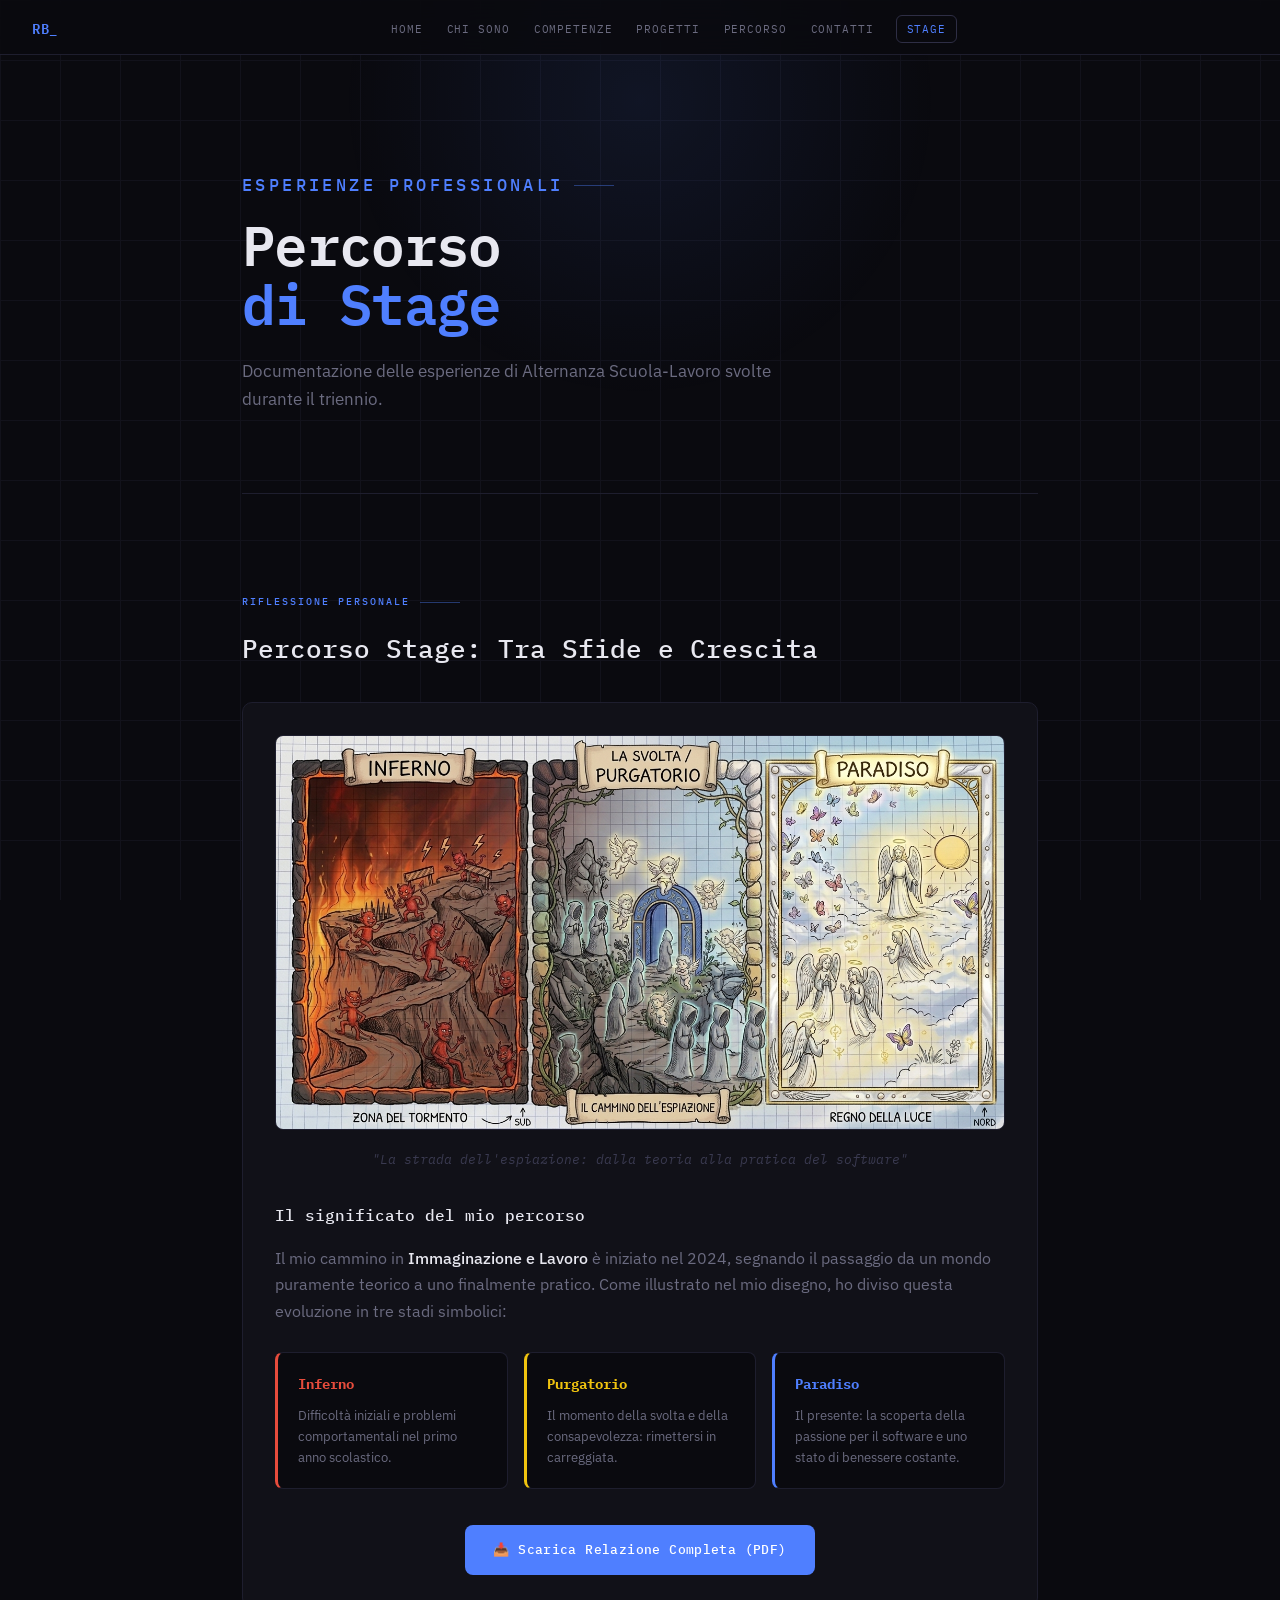
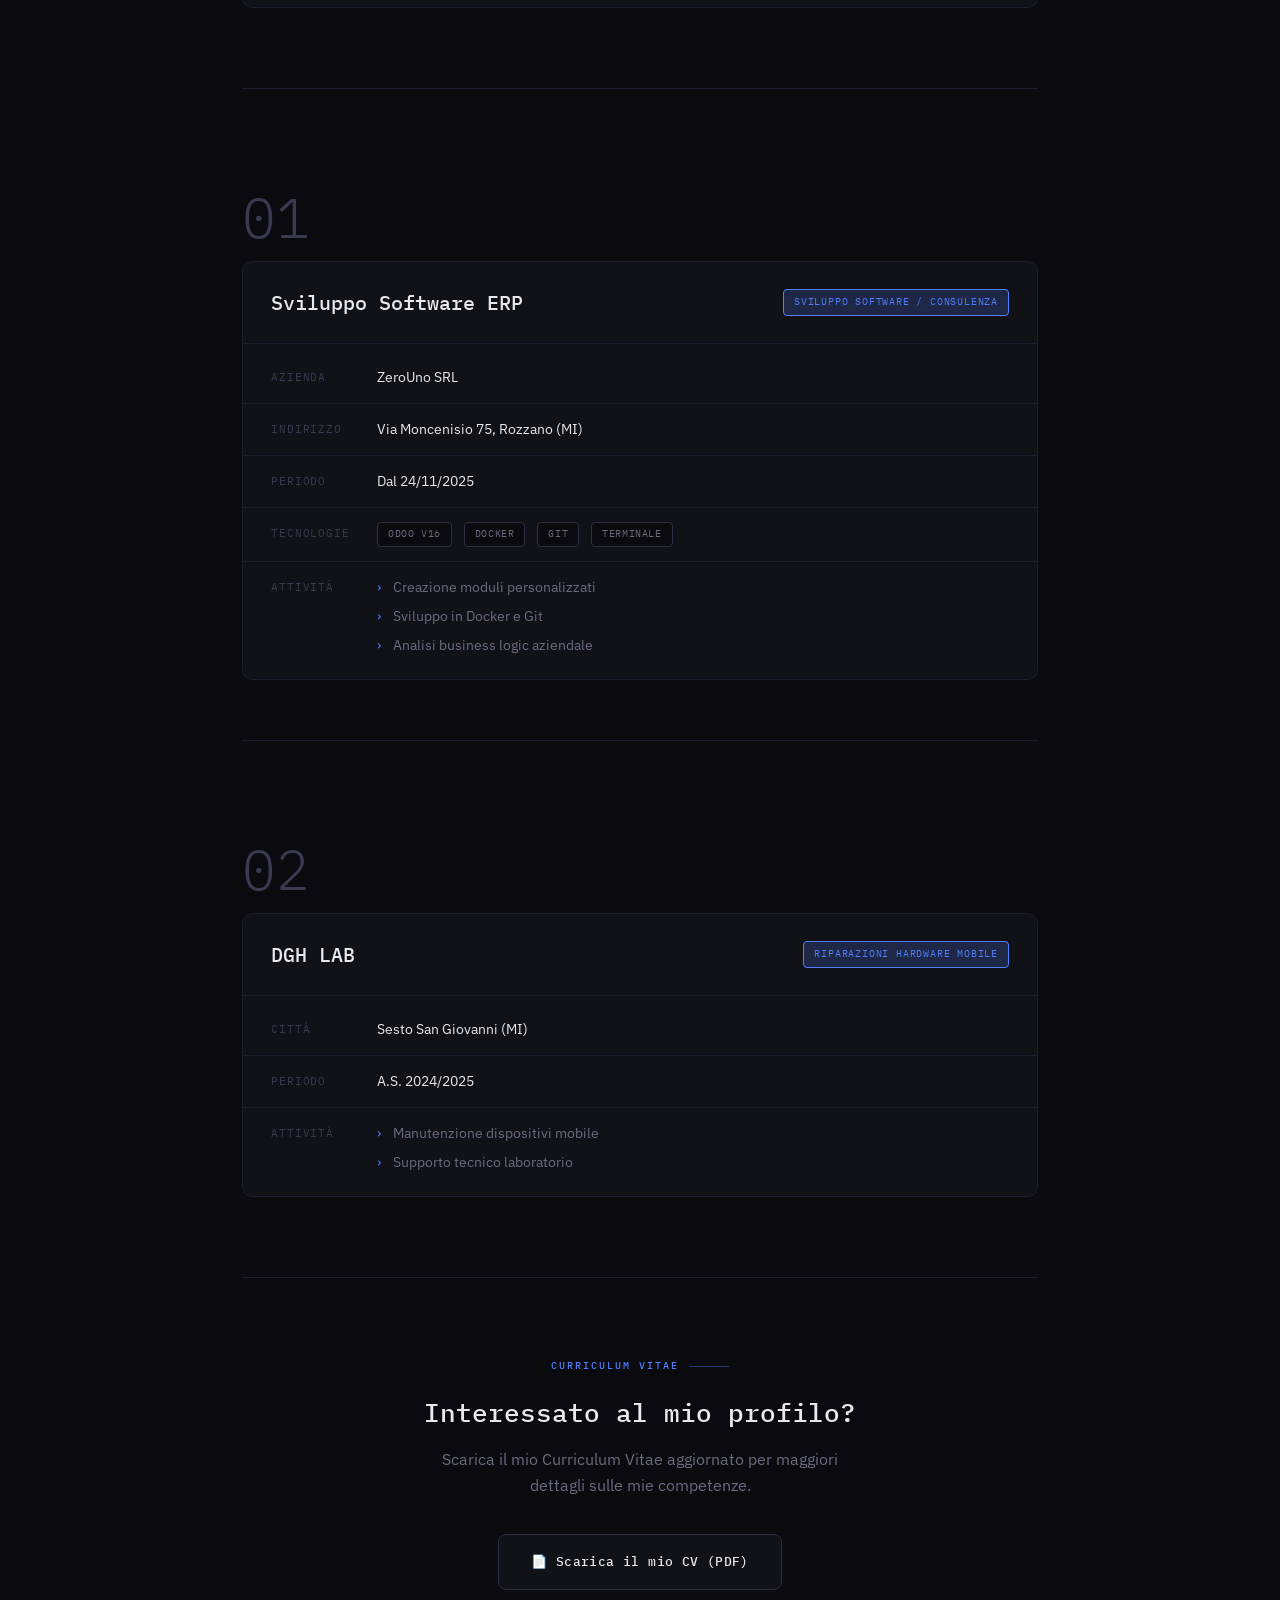
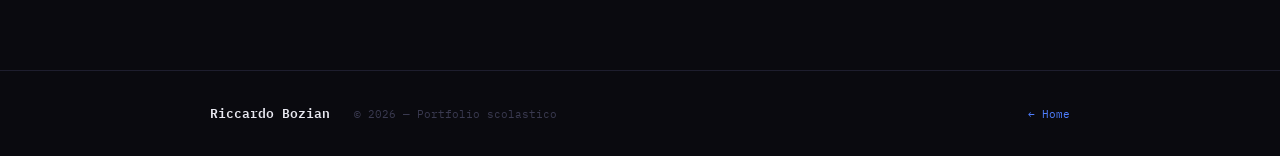
==== commit dfad2548: "m" ====
--- a/stage.html
+++ b/stage.html
@@ -87,7 +87,7 @@
 
     <!-- STAGE 2 -->
     <section id="stage-2" style="padding-bottom: 60px;">
-      <div class="numero-stage">02</div>
+      <div class="numero-stage">01</div>
       <div class="scheda-azienda">
         <div class="scheda-header">
           <h2>Sviluppo Software ERP</h2>
@@ -129,7 +129,7 @@
 
     <!-- STAGE 1 -->
     <section id="stage-1" style="padding-bottom: 80px;">
-      <div class="numero-stage">01</div>
+      <div class="numero-stage">02</div>
       <div class="scheda-azienda">
         <div class="scheda-header">
           <h2>DGH LAB</h2>
--- a/style.css
+++ b/style.css
@@ -1,6 +1,6 @@
-/*
+/* =============================================
    VARIABILI
- */
+   ============================================= */
 :root {
   --bg:          #0a0a0f;
   --bg-card:     #111118;
@@ -21,9 +21,9 @@
   --r: 10px;
 }
 
-/*
+/* =============================================
    RESET
-*/
+   ============================================= */
 *, *::before, *::after { box-sizing: border-box; margin: 0; padding: 0; }
 html { scroll-behavior: smooth; }
 
@@ -37,9 +37,9 @@
   overflow-x: hidden;
 }
 
-/*
+/* =============================================
    SFONDO DECORATIVO
-*/
+   ============================================= */
 .bg-grid {
   position: fixed;
   inset: 0;
@@ -64,9 +64,9 @@
   z-index: 0;
 }
 
-/*
+/* =============================================
    NAV
-*/
+   ============================================= */
 nav {
   position: sticky;
   top: 0;
@@ -129,9 +129,9 @@
   border-color: var(--accento) !important;
 }
 
-/*
+/* =============================================
    MAIN
-*/
+   ============================================= */
 main {
   position: relative;
   z-index: 1;
@@ -146,9 +146,9 @@
 }
 section:last-child { border-bottom: none; }
 
-/*
+/* =============================================
    TIPOGRAFIA
- */
+   ============================================= */
 .etichetta {
   font-family: var(--font-mono);
   font-size: 10px;
@@ -208,9 +208,9 @@
   max-width: 600px;
 }
 
-/*
+/* =============================================
    HERO
-  */
+   ============================================= */
 #hero {
   padding: 120px 0 100px;
   border-bottom: 1px solid var(--bordo);
@@ -296,9 +296,9 @@
   to { opacity: 1; transform: translateY(0); }
 }
 
-/* 
+/* =============================================
    CHI SONO — INFO GRID
-   */
+   ============================================= */
 .info-grid {
   display: grid;
   grid-template-columns: 1fr 1fr;
@@ -332,9 +332,9 @@
   font-weight: 500;
 }
 
-/* 
+/* =============================================
    COMPETENZE
-*/
+   ============================================= */
 .competenze-griglia {
   display: grid;
   grid-template-columns: 1fr 1fr;
@@ -400,9 +400,9 @@
   letter-spacing: 0.03em;
 }
 
-/*
+/* =============================================
    PROGETTI
- */
+   ============================================= */
 .progetti-lista {
   display: flex;
   flex-direction: column;
@@ -470,9 +470,9 @@
 
 .progetto-meta { display: flex; flex-wrap: wrap; gap: 6px; }
 
-/*
+/* =============================================
    TIMELINE
-*/
+   ============================================= */
 .timeline {
   position: relative;
   padding-left: 0;
@@ -548,9 +548,9 @@
 
 .tl-tags { display: flex; flex-wrap: wrap; gap: 6px; }
 
-/*
+/* =============================================
    CONTATTI
- */
+   ============================================= */
 .contatti-lista {
   display: flex;
   flex-direction: column;
@@ -658,6 +658,214 @@
 }
 
 /* =============================================
+   GALLERIA FLUTTER
+   ============================================= */
+.progetto-card--flutter {
+  align-items: stretch !important;
+}
+
+.flutter-preview {
+  margin-top: 24px;
+  padding-top: 20px;
+  border-top: 1px solid var(--bordo);
+  width: 100%;
+}
+
+.flutter-preview-label {
+  font-family: var(--font-mono);
+  font-size: 11px;
+  color: var(--testo-dim);
+  letter-spacing: 0.08em;
+  text-transform: uppercase;
+  margin-bottom: 16px;
+  display: flex;
+  align-items: center;
+  gap: 8px;
+}
+
+.preview-dot {
+  width: 6px;
+  height: 6px;
+  border-radius: 50%;
+  background: var(--accento);
+  box-shadow: 0 0 8px var(--accento);
+  animation: pulse 2s ease infinite;
+}
+@keyframes pulse {
+  0%, 100% { opacity: 1; }
+  50% { opacity: 0.4; }
+}
+
+.flutter-thumbs {
+  display: flex;
+  gap: 16px;
+}
+
+.flutter-thumb {
+  position: relative;
+  width: 90px;
+  border-radius: 12px;
+  overflow: hidden;
+  border: 1px solid var(--bordo-hover);
+  cursor: pointer;
+  transition: transform 0.2s, border-color 0.2s, box-shadow 0.2s;
+  flex-shrink: 0;
+}
+.flutter-thumb:hover {
+  transform: translateY(-4px) scale(1.02);
+  border-color: var(--accento);
+  box-shadow: 0 8px 24px rgba(79,127,255,0.2);
+}
+
+.flutter-thumb img {
+  display: block;
+  width: 100%;
+  height: auto;
+  object-fit: cover;
+}
+
+.thumb-overlay {
+  position: absolute;
+  bottom: 0;
+  left: 0; right: 0;
+  background: linear-gradient(transparent, rgba(0,0,0,0.7));
+  font-family: var(--font-mono);
+  font-size: 9px;
+  color: rgba(255,255,255,0.7);
+  text-align: center;
+  padding: 12px 4px 6px;
+  letter-spacing: 0.04em;
+  opacity: 0;
+  transition: opacity 0.2s;
+}
+.flutter-thumb:hover .thumb-overlay { opacity: 1; }
+
+/* =============================================
+   LIGHTBOX
+   ============================================= */
+.lightbox {
+  position: fixed;
+  inset: 0;
+  background: rgba(0, 0, 0, 0.92);
+  backdrop-filter: blur(20px);
+  z-index: 999;
+  display: flex;
+  align-items: center;
+  justify-content: center;
+  gap: 32px;
+  opacity: 0;
+  pointer-events: none;
+  transition: opacity 0.25s ease;
+}
+.lightbox.aperto {
+  opacity: 1;
+  pointer-events: all;
+}
+
+.lb-close {
+  position: absolute;
+  top: 24px;
+  right: 28px;
+  background: var(--bg-card);
+  border: 1px solid var(--bordo-hover);
+  color: var(--testo-muto);
+  width: 40px;
+  height: 40px;
+  border-radius: 50%;
+  font-size: 16px;
+  cursor: pointer;
+  transition: all 0.2s;
+  display: flex;
+  align-items: center;
+  justify-content: center;
+}
+.lb-close:hover { border-color: var(--accento); color: var(--testo); }
+
+.lb-nav {
+  background: var(--bg-card);
+  border: 1px solid var(--bordo-hover);
+  color: var(--testo);
+  width: 48px;
+  height: 48px;
+  border-radius: 50%;
+  font-size: 28px;
+  cursor: pointer;
+  transition: all 0.2s;
+  display: flex;
+  align-items: center;
+  justify-content: center;
+  flex-shrink: 0;
+  line-height: 1;
+}
+.lb-nav:hover { border-color: var(--accento); color: var(--accento); }
+
+.lb-content {
+  display: flex;
+  flex-direction: column;
+  align-items: center;
+  gap: 20px;
+}
+
+/* Cornice telefono */
+.lb-phone-frame {
+  position: relative;
+  width: 240px;
+  background: #111;
+  border-radius: 36px;
+  border: 6px solid #2a2a3a;
+  box-shadow:
+    0 0 0 1px #1a1a2a,
+    0 40px 80px rgba(0,0,0,0.6),
+    inset 0 0 0 1px rgba(255,255,255,0.05);
+  overflow: hidden;
+}
+.lb-phone-frame::before {
+  content: '';
+  position: absolute;
+  top: 10px;
+  left: 50%;
+  transform: translateX(-50%);
+  width: 60px;
+  height: 4px;
+  background: #2a2a3a;
+  border-radius: 2px;
+  z-index: 2;
+}
+
+.lb-phone-frame img {
+  display: block;
+  width: 100%;
+  height: auto;
+  transition: opacity 0.15s ease;
+}
+
+.lb-info {
+  display: flex;
+  flex-direction: column;
+  align-items: center;
+  gap: 6px;
+}
+
+.lb-label {
+  font-family: var(--font-mono);
+  font-size: 13px;
+  color: var(--testo);
+  text-align: center;
+}
+
+.lb-counter {
+  font-family: var(--font-mono);
+  font-size: 11px;
+  color: var(--testo-dim);
+  letter-spacing: 0.1em;
+}
+
+@media (max-width: 640px) {
+  .lb-phone-frame { width: 180px; border-radius: 28px; }
+  .lb-nav { width: 36px; height: 36px; font-size: 22px; }
+}
+
+/* =============================================
    PAGINA STAGE
    ============================================= */
 .pagina-stage main { padding-top: 0; }
